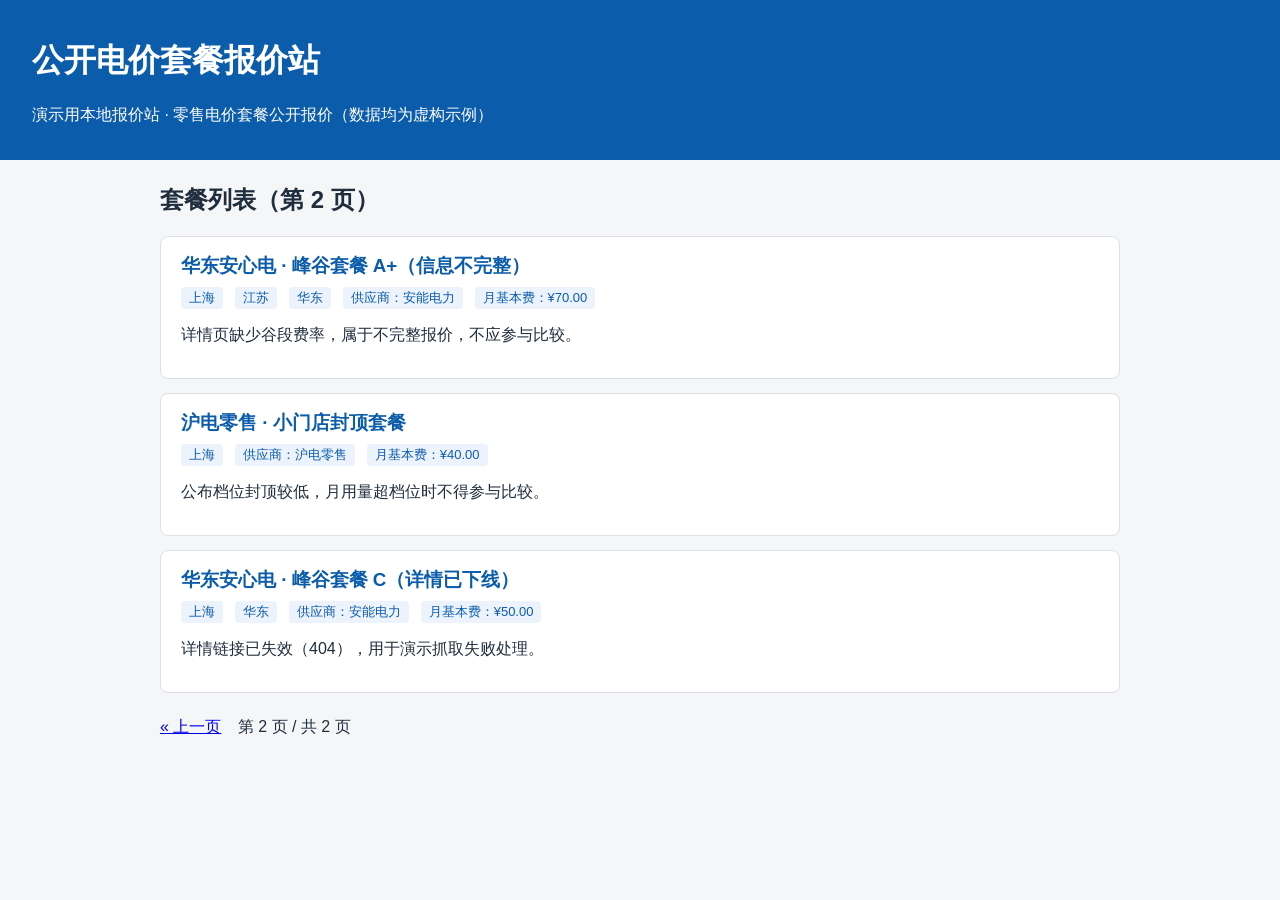
==== quote-site/index-2.html @ c0d4dac6 "GSB solo-baseline-6bfeaefc-3d0f-48c0-88e0-7deecd886701 initial: platform archive" ====
<!DOCTYPE html>
<html lang="zh-CN">
<head>
<meta charset="utf-8">
<title>公开电价套餐报价站 - 套餐列表 第2页</title>
<link rel="stylesheet" href="style.css">
</head>
<body>
<header>
  <h1>公开电价套餐报价站</h1>
  <p>演示用本地报价站 · 零售电价套餐公开报价（数据均为虚构示例）</p>
</header>
<main data-page="plan-list" data-page-no="2">
  <h2>套餐列表（第 2 页）</h2>

  <article class="plan-card" data-plan-id="P005">
    <h3><a class="plan-link" href="plans/p005.html">华东安心电 · 峰谷套餐 A+（信息不完整）</a></h3>
    <div class="plan-meta">
      <span class="tag tag-region" data-region="上海">上海</span>
      <span class="tag tag-region" data-region="江苏">江苏</span>
      <span class="tag tag-region" data-region="华东">华东</span>
      <span class="tag">供应商：安能电力</span>
      <span class="tag">月基本费：<span data-base-fee-cny="70.00">¥70.00</span></span>
    </div>
    <p class="plan-summary">详情页缺少谷段费率，属于不完整报价，不应参与比较。</p>
  </article>

  <article class="plan-card" data-plan-id="P006">
    <h3><a class="plan-link" href="plans/p006.html">沪电零售 · 小门店封顶套餐</a></h3>
    <div class="plan-meta">
      <span class="tag tag-region" data-region="上海">上海</span>
      <span class="tag">供应商：沪电零售</span>
      <span class="tag">月基本费：<span data-base-fee-cny="40.00">¥40.00</span></span>
    </div>
    <p class="plan-summary">公布档位封顶较低，月用量超档位时不得参与比较。</p>
  </article>

  <article class="plan-card" data-plan-id="P007">
    <h3><a class="plan-link" href="plans/p007.html">华东安心电 · 峰谷套餐 C（详情已下线）</a></h3>
    <div class="plan-meta">
      <span class="tag tag-region" data-region="上海">上海</span>
      <span class="tag tag-region" data-region="华东">华东</span>
      <span class="tag">供应商：安能电力</span>
      <span class="tag">月基本费：<span data-base-fee-cny="50.00">¥50.00</span></span>
    </div>
    <p class="plan-summary">详情链接已失效（404），用于演示抓取失败处理。</p>
  </article>

  <nav class="pagination" data-pagination>
    <a rel="prev" href="index.html">&laquo; 上一页</a>
    <span>第 2 页 / 共 2 页</span>
  </nav>
</main>
</body>
</html>
---- quote-site/style.css ----
body { font-family: "PingFang SC", "Microsoft YaHei", Arial, sans-serif; margin: 0; background: #f4f6f8; color: #1f2d3d; }
header { background: #0b5cab; color: #fff; padding: 18px 32px; }
main { max-width: 960px; margin: 24px auto; padding: 0 16px; }
.plan-card { background: #fff; border: 1px solid #dcdfe6; border-radius: 8px; padding: 16px 20px; margin-bottom: 14px; }
.plan-card h3 { margin: 0 0 8px; }
.plan-meta { color: #5b6b7b; font-size: 14px; margin-bottom: 10px; }
.tag { display: inline-block; background: #ecf3fc; color: #0b5cab; border-radius: 4px; padding: 2px 8px; margin-right: 8px; font-size: 13px; }
.plan-link { display: inline-block; color: #0b5cab; text-decoration: none; font-weight: 600; }
.pagination { margin: 24px 0; }
.pagination a, .pagination span { margin-right: 12px; }
table.rate-table { border-collapse: collapse; width: 100%; margin: 12px 0 24px; background: #fff; }
table.rate-table th, table.rate-table td { border: 1px solid #c4ccd4; padding: 8px 12px; text-align: right; }
table.rate-table th { background: #eef2f6; }
table.rate-table td:first-child, table.rate-table th:first-child { text-align: left; }
.plan-detail { background: #fff; border: 1px solid #dcdfe6; border-radius: 8px; padding: 24px 32px; }
.meta-row { margin: 8px 0; }
.note { background: #fff8e6; border: 1px solid #f0d9a0; padding: 10px 14px; border-radius: 6px; font-size: 13px; }
.error-box { background: #fff; border: 1px solid #dcdfe6; border-radius: 8px; padding: 40px; text-align: center; }
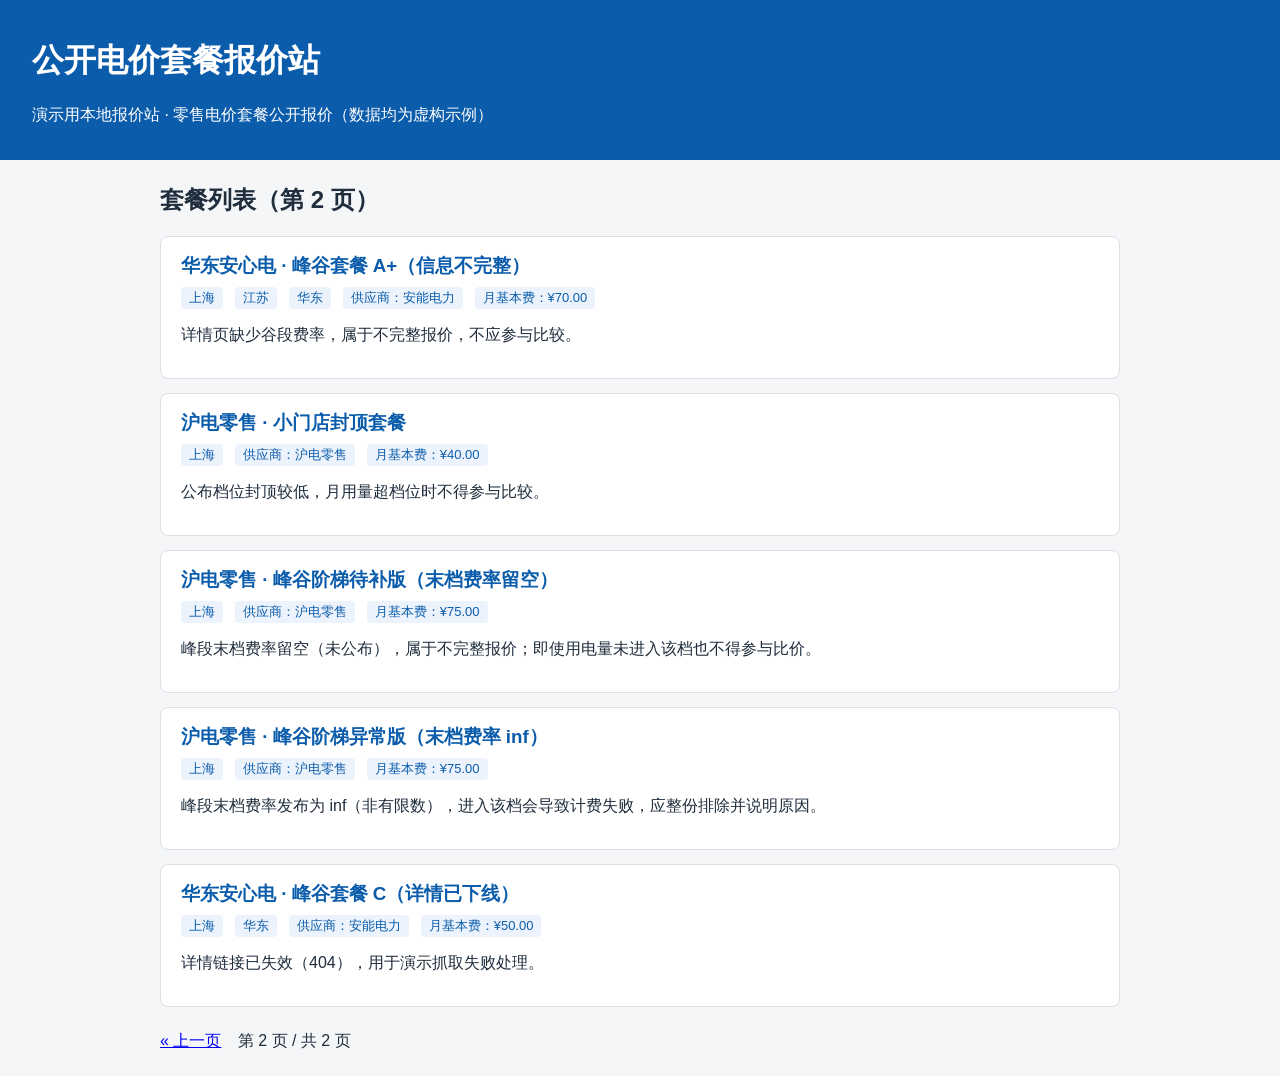
==== commit f723fb56: "完成开发轮 cbc11bc1-d607-49bb-b826-6933eea93d57" ====
--- a/quote-site/index-2.html
+++ b/quote-site/index-2.html
@@ -35,6 +35,26 @@
     <p class="plan-summary">公布档位封顶较低，月用量超档位时不得参与比较。</p>
   </article>
 
+  <article class="plan-card" data-plan-id="P008">
+    <h3><a class="plan-link" href="plans/p008.html">沪电零售 · 峰谷阶梯待补版（末档费率留空）</a></h3>
+    <div class="plan-meta">
+      <span class="tag tag-region" data-region="上海">上海</span>
+      <span class="tag">供应商：沪电零售</span>
+      <span class="tag">月基本费：<span data-base-fee-cny="75.00">¥75.00</span></span>
+    </div>
+    <p class="plan-summary">峰段末档费率留空（未公布），属于不完整报价；即使用电量未进入该档也不得参与比价。</p>
+  </article>
+
+  <article class="plan-card" data-plan-id="P009">
+    <h3><a class="plan-link" href="plans/p009.html">沪电零售 · 峰谷阶梯异常版（末档费率 inf）</a></h3>
+    <div class="plan-meta">
+      <span class="tag tag-region" data-region="上海">上海</span>
+      <span class="tag">供应商：沪电零售</span>
+      <span class="tag">月基本费：<span data-base-fee-cny="75.00">¥75.00</span></span>
+    </div>
+    <p class="plan-summary">峰段末档费率发布为 inf（非有限数），进入该档会导致计费失败，应整份排除并说明原因。</p>
+  </article>
+
   <article class="plan-card" data-plan-id="P007">
     <h3><a class="plan-link" href="plans/p007.html">华东安心电 · 峰谷套餐 C（详情已下线）</a></h3>
     <div class="plan-meta">
